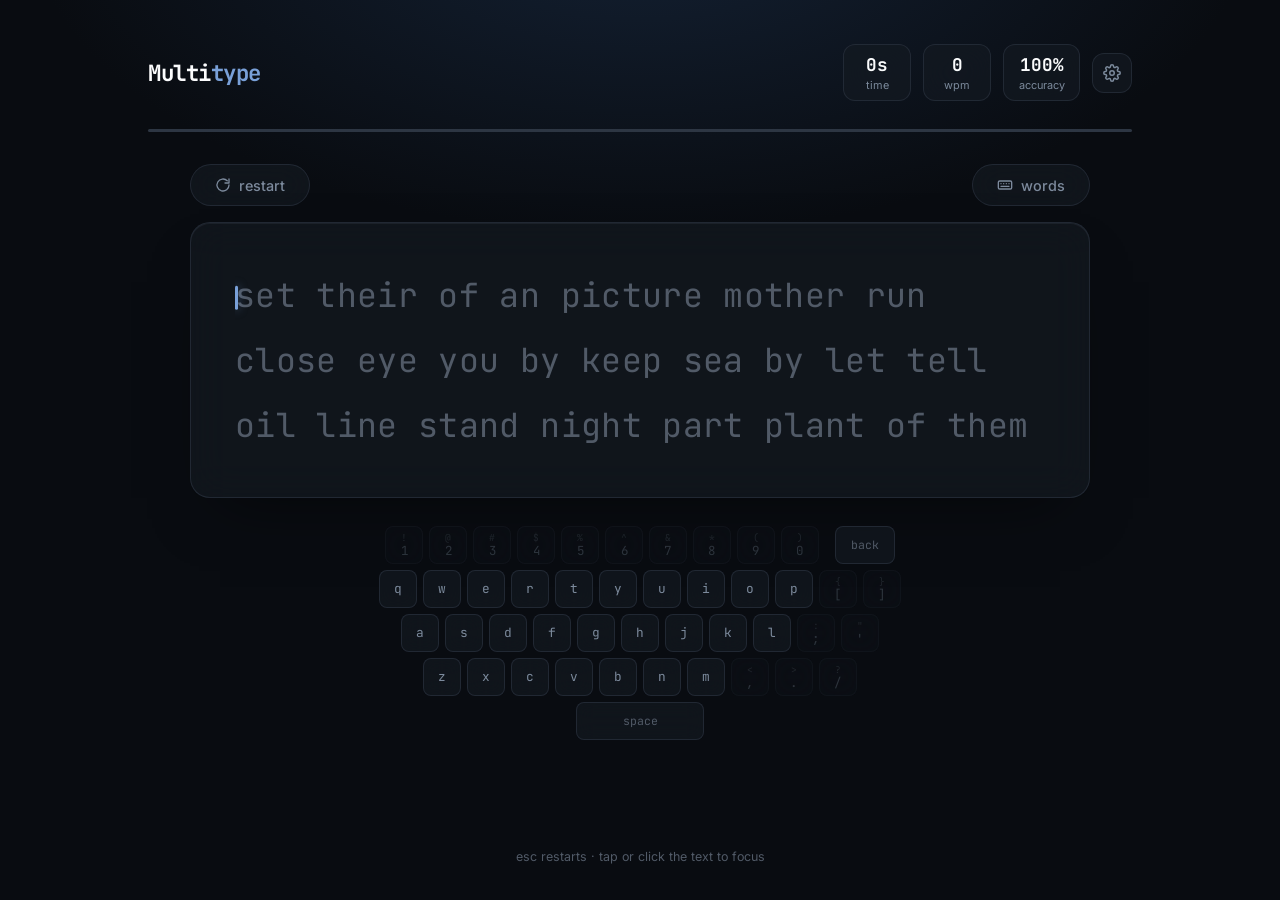
==== index.html @ bba23b8c "THinggg" ====
<!DOCTYPE html>
<html lang="en">
<head>
<meta charset="UTF-8" />
<meta name="viewport" content="width=device-width, initial-scale=1.0" />
<title>Multitype — a typing speed test</title>
<link rel="preconnect" href="https://fonts.googleapis.com">
<link rel="preconnect" href="https://fonts.gstatic.com" crossorigin>
<link href="https://fonts.googleapis.com/css2?family=Inter:wght@400;500;600;700;800&family=JetBrains+Mono:wght@400;700&family=Roboto+Mono:wght@400;700&family=Fira+Code:wght@400;700&family=Source+Code+Pro:wght@400;700&family=IBM+Plex+Mono:wght@400;700&family=Space+Mono:wght@400;700&family=Inconsolata:wght@400;700&family=Courier+Prime:wght@400;700&family=Roboto:wght@400;700&family=Lato:wght@400;700&display=swap" rel="stylesheet">
<link rel="stylesheet" href="styles.css" />
<link rel="icon" id="favicon" type="image/png" href="">
</head>
<body data-theme="blue">
<div class="app">

  <header class="topbar">
    <h1 class="logo">Multi<span class="logo-accent">type</span></h1>

    <div class="topbar-right">
      <div class="stats" id="statsRow">
        <div class="stat">
          <span class="stat-value" id="statTime">0s</span>
          <span class="stat-label">time</span>
        </div>
        <div class="stat">
          <span class="stat-value" id="statWpm">0</span>
          <span class="stat-label">wpm</span>
        </div>
        <div class="stat">
          <span class="stat-value" id="statAcc">100%</span>
          <span class="stat-label">accuracy</span>
        </div>
      </div>

      <div class="settings-wrap">
        <button class="icon-btn" id="settingsBtn" type="button" aria-label="settings" aria-haspopup="true" aria-expanded="false">
          <svg viewBox="0 0 24 24" fill="none" stroke="currentColor" stroke-width="2" stroke-linecap="round" stroke-linejoin="round">
            <path d="M12 15a3 3 0 1 0 0-6 3 3 0 0 0 0 6Z"/>
            <path d="M19.4 15a1.65 1.65 0 0 0 .33 1.82l.06.06a2 2 0 1 1-2.83 2.83l-.06-.06a1.65 1.65 0 0 0-1.82-.33 1.65 1.65 0 0 0-1 1.51V21a2 2 0 0 1-4 0v-.09A1.65 1.65 0 0 0 9 19.4a1.65 1.65 0 0 0-1.82.33l-.06.06a2 2 0 1 1-2.83-2.83l.06-.06a1.65 1.65 0 0 0 .33-1.82 1.65 1.65 0 0 0-1.51-1H3a2 2 0 0 1 0-4h.09A1.65 1.65 0 0 0 4.6 9a1.65 1.65 0 0 0-.33-1.82l-.06-.06a2 2 0 1 1 2.83-2.83l.06.06a1.65 1.65 0 0 0 1.82.33H9a1.65 1.65 0 0 0 1-1.51V3a2 2 0 0 1 4 0v.09a1.65 1.65 0 0 0 1 1.51 1.65 1.65 0 0 0 1.82-.33l.06-.06a2 2 0 1 1 2.83 2.83l-.06.06a1.65 1.65 0 0 0-.33 1.82V9a1.65 1.65 0 0 0 1.51 1H21a2 2 0 0 1 0 4h-.09a1.65 1.65 0 0 0-1.51 1Z"/>
          </svg>
        </button>

        <div class="settings-panel" id="settingsPanel" hidden>
          <div class="settings-row">
            <label for="themeSelect">theme</label>
            <select id="themeSelect">
              <option value="red">red</option>
              <option value="orange">orange</option>
              <option value="yellow">yellow</option>
              <option value="green">green</option>
              <option value="blue" selected>blue</option>
              <option value="purple">purple</option>
              <option value="black">black</option>
              <option value="white">white</option>
            </select>
          </div>

          <div class="settings-row">
            <label for="forgiveToggle">forgive mistakes</label>
            <label class="switch">
              <input type="checkbox" id="forgiveToggle" checked />
              <span class="switch-track"><span class="switch-thumb"></span></span>
            </label>
          </div>

          <div class="settings-row">
            <label for="effectsToggle">keystroke effects</label>
            <label class="switch">
              <input type="checkbox" id="effectsToggle" checked />
              <span class="switch-track"><span class="switch-thumb"></span></span>
            </label>
          </div>

          <div class="settings-row">
            <label for="fontSelect">font</label>
            <select id="fontSelect">
              <option value="'JetBrains Mono', monospace" selected>JetBrains Mono</option>
              <option value="'Roboto Mono', monospace">Roboto Mono</option>
              <option value="'Fira Code', monospace">Fira Code</option>
              <option value="'Source Code Pro', monospace">Source Code Pro</option>
              <option value="'IBM Plex Mono', monospace">IBM Plex Mono</option>
              <option value="'Space Mono', monospace">Space Mono</option>
              <option value="'Inconsolata', monospace">Inconsolata</option>
              <option value="'Courier Prime', monospace">Courier Prime</option>
              <option value="'Roboto', sans-serif">Roboto</option>
              <option value="'Lato', sans-serif">Lato</option>
            </select>
          </div>
        </div>
      </div>
    </div>
  </header>

  <div class="progress-track" id="progressTrack">
    <div class="progress-fill" id="progressFill"></div>
  </div>

  <main class="stage" id="stage">
    <div class="stage-toolbar">
      <button class="btn btn-ghost" id="restartBtn">
        <svg class="btn-icon" viewBox="0 0 24 24" fill="none" stroke="currentColor" stroke-width="2" stroke-linecap="round" stroke-linejoin="round">
          <path d="M21 12a9 9 0 1 1-2.64-6.36" />
          <polyline points="21 3 21 9 15 9" />
        </svg>
        restart
      </button>

      <div class="words-wrap">
        <button class="btn btn-ghost" id="wordsBtn" type="button" aria-haspopup="true" aria-expanded="false">
          <svg class="btn-icon" viewBox="0 0 24 24" fill="none" stroke="currentColor" stroke-width="2" stroke-linecap="round" stroke-linejoin="round">
            <rect x="2" y="6" width="20" height="12" rx="2" />
            <path d="M6 10h.01M10 10h.01M14 10h.01M18 10h.01M6 14h12" />
          </svg>
          words
        </button>

        <div class="settings-panel words-panel" id="wordsPanel" hidden>
          <div class="settings-row">
            <label for="layoutSelect">layout</label>
            <select id="layoutSelect">
              <option value="qwerty" selected>QWERTY</option>
              <option value="colemak">COLEMAK</option>
              <option value="dvorak">DVORAK</option>
              <option value="progdvorak">PROG. DVORAK</option>
              <option value="azerty">AZERTY</option>
              <option value="workman">WORKMAN</option>
              <option value="graphite">GRAPHITE</option>
              <option value="semimak">SEMIMAK</option>
              <option value="canary">CANARY</option>
              <option value="asset">ASSET</option>
              <option value="halmak">HALMAK</option>
            </select>
          </div>

          <div class="settings-divider"></div>

          <div class="settings-row">
            <label for="wordCountInput">word count</label>
            <input type="number" id="wordCountInput" class="word-count-input" min="10" max="1000" step="1" value="45" />
          </div>

          <div class="settings-divider"></div>

          <div class="settings-row">
            <label for="rowTop">top row</label>
            <label class="switch">
              <input type="checkbox" id="rowTop" checked />
              <span class="switch-track"><span class="switch-thumb"></span></span>
            </label>
          </div>

          <div class="settings-row">
            <label for="rowHome">home row</label>
            <label class="switch">
              <input type="checkbox" id="rowHome" checked />
              <span class="switch-track"><span class="switch-thumb"></span></span>
            </label>
          </div>

          <div class="settings-row">
            <label for="rowBottom">bottom row</label>
            <label class="switch">
              <input type="checkbox" id="rowBottom" checked />
              <span class="switch-track"><span class="switch-thumb"></span></span>
            </label>
          </div>

          <div class="settings-divider"></div>

          <div class="settings-row">
            <label for="specialToggle">special characters</label>
            <label class="switch">
              <input type="checkbox" id="specialToggle" />
              <span class="switch-track"><span class="switch-thumb"></span></span>
            </label>
          </div>
        </div>
      </div>
    </div>
    <div class="type-panel">
      <div class="passage-viewport" id="passageViewport">
        <div class="passage-inner" id="passageInner">
          <!-- word/char spans injected by script.js -->
          <div class="caret" id="caret"></div>
        </div>
      </div>
    </div>

    <div class="keyboard-visual" id="keyboardVisual" aria-hidden="true">
      <!-- keyboard rows injected by script.js -->
    </div>
  </main>

  <section class="results" id="results" hidden>
    <div class="result-primary">
      <span class="result-number" id="resultWpm">0</span>
      <span class="result-unit">wpm</span>
    </div>
    <div class="result-secondary">
      <div class="result-item">
        <span class="result-item-value" id="resultAcc">100%</span>
        <span class="result-item-label">accuracy</span>
      </div>
      <div class="result-item">
        <span class="result-item-value" id="resultTime">0s</span>
        <span class="result-item-label">time</span>
      </div>
      <div class="result-item">
        <span class="result-item-value" id="resultChars">0/0</span>
        <span class="result-item-label">correct characters</span>
      </div>
    </div>
    <button class="btn btn-primary" id="restartFromResults">try again</button>
  </section>

  <footer class="footer">
    <span class="footer-note"><span class="hint-keyboard">esc restarts · </span>tap or click the text to focus</span>
  </footer>

  <input type="text" id="hiddenInput" class="hidden-input" autocomplete="off" autocorrect="off" autocapitalize="off" spellcheck="false" aria-label="typing input" />

</div>

<script src="script.js"></script>
</body>
</html>
---- styles.css ----
/* ---------------------------------------------------
   Multitype — themeable monochromatic palettes
   each theme shares one hue; only lightness/saturation
   vary within it — except the semantic red for mistakes,
   which stays constant across every theme.
--------------------------------------------------- */

:root {
  --font-ui:   'Inter', system-ui, sans-serif;
  --font-mono: 'JetBrains Mono', monospace;

  --error:     0 78% 62%;
}

/* ---- theme: red ---- */
body[data-theme="red"] {
  --bg:        hsl(355 32% 6%);
  --bg-glow:   hsl(355 45% 15%);
  --surface:   hsl(355 26% 12% / 0.65);
  --surface-solid: hsl(355 24% 11%);
  --line:      hsl(355 20% 23%);
  --line-soft: hsl(355 20% 23% / 0.6);
  --muted:     hsl(355 12% 37%);
  --dim:       hsl(355 14% 56%);
  --ink:       hsl(355 15% 88%);
  --bright:    hsl(355 40% 99%);
  --accent:    hsl(355 70% 62%);
  --accent-glow: hsl(355 70% 62% / 0.55);
  --panel-highlight: hsl(355 40% 90% / 0.06);
}

/* ---- theme: orange ---- */
body[data-theme="orange"] {
  --bg:        hsl(28 32% 6%);
  --bg-glow:   hsl(28 55% 15%);
  --surface:   hsl(28 26% 12% / 0.65);
  --surface-solid: hsl(28 24% 11%);
  --line:      hsl(28 20% 23%);
  --line-soft: hsl(28 20% 23% / 0.6);
  --muted:     hsl(28 12% 37%);
  --dim:       hsl(28 14% 56%);
  --ink:       hsl(28 15% 88%);
  --bright:    hsl(28 45% 99%);
  --accent:    hsl(28 75% 62%);
  --accent-glow: hsl(28 75% 62% / 0.55);
  --panel-highlight: hsl(28 40% 90% / 0.06);
}

/* ---- theme: yellow ---- */
body[data-theme="yellow"] {
  --bg:        hsl(50 30% 6%);
  --bg-glow:   hsl(50 55% 15%);
  --surface:   hsl(50 24% 12% / 0.65);
  --surface-solid: hsl(50 22% 11%);
  --line:      hsl(50 18% 23%);
  --line-soft: hsl(50 18% 23% / 0.6);
  --muted:     hsl(50 12% 37%);
  --dim:       hsl(50 14% 56%);
  --ink:       hsl(50 15% 88%);
  --bright:    hsl(50 45% 99%);
  --accent:    hsl(50 80% 60%);
  --accent-glow: hsl(50 80% 60% / 0.55);
  --panel-highlight: hsl(50 40% 90% / 0.06);
}

/* ---- theme: green ---- */
body[data-theme="green"] {
  --bg:        hsl(150 30% 5%);
  --bg-glow:   hsl(150 45% 14%);
  --surface:   hsl(150 24% 11% / 0.65);
  --surface-solid: hsl(150 22% 10%);
  --line:      hsl(150 18% 22%);
  --line-soft: hsl(150 18% 22% / 0.6);
  --muted:     hsl(150 12% 36%);
  --dim:       hsl(150 14% 55%);
  --ink:       hsl(150 15% 88%);
  --bright:    hsl(150 35% 99%);
  --accent:    hsl(150 55% 60%);
  --accent-glow: hsl(150 55% 60% / 0.55);
  --panel-highlight: hsl(150 40% 90% / 0.06);
}

/* ---- theme: blue (default) ---- */
body[data-theme="blue"] {
  --bg:        hsl(215 32% 5%);
  --bg-glow:   hsl(215 45% 14%);
  --surface:   hsl(215 26% 11% / 0.65);
  --surface-solid: hsl(215 24% 10%);
  --line:      hsl(215 20% 22%);
  --line-soft: hsl(215 20% 22% / 0.6);
  --muted:     hsl(215 12% 36%);
  --dim:       hsl(215 14% 55%);
  --ink:       hsl(215 15% 88%);
  --bright:    hsl(215 40% 99%);
  --accent:    hsl(215 55% 66%);
  --accent-glow: hsl(215 55% 66% / 0.55);
  --panel-highlight: hsl(215 40% 90% / 0.06);
}

/* ---- theme: purple ---- */
body[data-theme="purple"] {
  --bg:        hsl(265 32% 6%);
  --bg-glow:   hsl(265 45% 15%);
  --surface:   hsl(265 26% 12% / 0.65);
  --surface-solid: hsl(265 24% 11%);
  --line:      hsl(265 20% 23%);
  --line-soft: hsl(265 20% 23% / 0.6);
  --muted:     hsl(265 12% 37%);
  --dim:       hsl(265 14% 56%);
  --ink:       hsl(265 15% 88%);
  --bright:    hsl(265 40% 99%);
  --accent:    hsl(265 60% 70%);
  --accent-glow: hsl(265 60% 70% / 0.55);
  --panel-highlight: hsl(265 40% 90% / 0.06);
}

/* ---- theme: black (true neutral grayscale) ---- */
body[data-theme="black"] {
  --bg:        hsl(0 0% 5%);
  --bg-glow:   hsl(0 0% 18%);
  --surface:   hsl(0 0% 12% / 0.65);
  --surface-solid: hsl(0 0% 11%);
  --line:      hsl(0 0% 25%);
  --line-soft: hsl(0 0% 25% / 0.6);
  --muted:     hsl(0 0% 38%);
  --dim:       hsl(0 0% 58%);
  --ink:       hsl(0 0% 90%);
  --bright:    hsl(0 0% 100%);
  --accent:    hsl(0 0% 72%);
  --accent-glow: hsl(0 0% 72% / 0.45);
  --panel-highlight: hsl(0 0% 100% / 0.06);
}

/* ---- theme: white (light mode) ---- */
body[data-theme="white"] {
  --bg:        hsl(215 30% 97%);
  --bg-glow:   hsl(215 60% 90%);
  --surface:   hsl(0 0% 100% / 0.6);
  --surface-solid: hsl(210 25% 99%);
  --line:      hsl(215 15% 82%);
  --line-soft: hsl(215 15% 82% / 0.7);
  --muted:     hsl(215 10% 62%);
  --dim:       hsl(215 12% 42%);
  --ink:       hsl(215 20% 18%);
  --bright:    hsl(215 35% 8%);
  --accent:    hsl(215 65% 48%);
  --accent-glow: hsl(215 65% 48% / 0.30);
  --panel-highlight: hsl(0 0% 100% / 0.8);
}

* { box-sizing: border-box; }

/* the hidden attribute must always win over any authored display
   rule, or JS toggling `.hidden` silently does nothing */
[hidden] { display: none !important; }

/* stops mobile browsers (iOS in landscape especially) from
   inflating text sizes on their own */
html {
  -webkit-text-size-adjust: 100%;
  text-size-adjust: 100%;
}

body {
  margin: 0;
  background:
    radial-gradient(80% 60% at 50% -10%, var(--bg-glow) 0%, transparent 60%),
    var(--bg);
  color: var(--ink);
  font-family: var(--font-ui);
  -webkit-font-smoothing: antialiased;
  transition: background 200ms ease, color 200ms ease;
}

.app {
  min-height: 100vh;
  min-height: 100dvh; /* accounts for mobile browser toolbars */
  display: flex;
  flex-direction: column;
  max-width: 1040px;
  margin: 0 auto;
  padding: 2.75rem 1.75rem 2.25rem;
}

/* ---------------- topbar ---------------- */

.topbar {
  /* positioned so that on small screens the settings panel can
     anchor to this full-width bar instead of the small gear button */
  position: relative;
  display: flex;
  align-items: center;
  justify-content: space-between;
  gap: 1.5rem;
  flex-wrap: wrap;
}

.logo {
  font-family: var(--font-mono);
  font-size: 1.4rem;
  font-weight: 700;
  color: var(--bright);
  margin: 0;
  letter-spacing: -0.02em;
}

.logo-accent {
  color: var(--accent);
}

.topbar-right {
  display: flex;
  align-items: center;
  gap: 0.75rem;
  flex-wrap: wrap;
}

.stats {
  display: flex;
  gap: 0.75rem;
  transition: opacity 200ms ease, transform 200ms ease;
}

.stat {
  display: flex;
  flex-direction: column;
  align-items: center;
  min-width: 4.25rem;
  padding: 0.5rem 0.9rem;
  background: var(--surface);
  border: 1px solid var(--line-soft);
  border-radius: 12px;
  backdrop-filter: blur(16px);
}

.stat-value {
  font-family: var(--font-mono);
  font-size: 1.1rem;
  font-weight: 700;
  color: var(--bright);
  font-variant-numeric: tabular-nums;
}

.stat-label {
  font-size: 0.68rem;
  color: var(--dim);
  margin-top: 0.15rem;
}

/* ---------------- settings ---------------- */

.settings-wrap {
  position: relative;
}

.icon-btn {
  display: inline-flex;
  align-items: center;
  justify-content: center;
  width: 2.5rem;
  height: 2.5rem;
  padding: 0;
  border-radius: 12px;
  background: var(--surface);
  border: 1px solid var(--line-soft);
  color: var(--dim);
  cursor: pointer;
  backdrop-filter: blur(16px);
  transition: color 150ms ease, border-color 150ms ease, transform 250ms ease;
}

.icon-btn svg {
  width: 18px;
  height: 18px;
}

.icon-btn:hover {
  color: var(--bright);
  border-color: var(--accent);
}

.icon-btn[aria-expanded="true"] {
  color: var(--bright);
  border-color: var(--accent);
  transform: rotate(45deg);
}

.settings-panel {
  position: absolute;
  top: calc(100% + 0.6rem);
  right: 0;
  width: 240px;
  background: var(--surface-solid);
  border: 1px solid var(--line-soft);
  border-radius: 14px;
  padding: 1rem;
  display: flex;
  flex-direction: column;
  gap: 1rem;
  box-shadow: 0 20px 40px -18px rgba(0, 0, 0, 0.55);
  z-index: 30;
  animation: panelReveal 150ms ease;
}

@keyframes panelReveal {
  from { opacity: 0; transform: translateY(-6px); }
  to   { opacity: 1; transform: translateY(0); }
}

.settings-row {
  display: flex;
  align-items: center;
  justify-content: space-between;
  gap: 0.75rem;
}

.settings-row > label:first-child {
  font-size: 0.8rem;
  color: var(--dim);
}

.settings-row select {
  background: var(--surface);
  border: 1px solid var(--line-soft);
  color: var(--ink);
  border-radius: 8px;
  padding: 0.35rem 0.5rem;
  font-size: 0.8rem;
  font-family: var(--font-ui);
  cursor: pointer;
  max-width: 140px;
}

.settings-row select:focus-visible {
  outline: 2px solid var(--accent);
  outline-offset: 1px;
}

.settings-row input[type="number"] {
  background: var(--surface);
  border: 1px solid var(--line-soft);
  color: var(--ink);
  border-radius: 8px;
  padding: 0.35rem 0.5rem;
  font-size: 0.8rem;
  font-family: var(--font-ui);
  width: 4.5rem;
  text-align: left;
}

.settings-row input[type="number"]:focus-visible {
  outline: 2px solid var(--accent);
  outline-offset: 1px;
}

/* toggle switch */

.switch {
  position: relative;
  display: inline-block;
  width: 38px;
  height: 22px;
  cursor: pointer;
  flex-shrink: 0;
}

.switch input {
  opacity: 0;
  width: 0;
  height: 0;
  position: absolute;
}

.switch-track {
  position: absolute;
  inset: 0;
  background: var(--line);
  border-radius: 999px;
  transition: background 150ms ease;
}

.switch-thumb {
  position: absolute;
  top: 2px;
  left: 2px;
  width: 18px;
  height: 18px;
  background: var(--dim);
  border-radius: 50%;
  transition: transform 150ms ease, background 150ms ease;
}

.switch input:checked + .switch-track {
  background: var(--accent);
}

.switch input:checked + .switch-track .switch-thumb {
  transform: translateX(16px);
  background: var(--bright);
}

.switch input:focus-visible + .switch-track {
  outline: 2px solid var(--accent);
  outline-offset: 2px;
}

/* ---------------- progress ---------------- */

.progress-track {
  height: 3px;
  background: var(--line);
  border-radius: 3px;
  margin: 1.75rem 0 0;
  overflow: hidden;
  transition: opacity 200ms ease;
}

.progress-fill {
  height: 100%;
  width: 0%;
  background: var(--accent);
  box-shadow: 0 0 12px var(--accent-glow);
  transition: width 120ms linear;
}

/* ---------------- stage ---------------- */

.stage {
  flex: 1;
  display: flex;
  flex-direction: column;
  align-items: center;
  justify-content: flex-start;
  padding: 2rem 0 2.5rem;
}

.stage-toolbar {
  /* positioned so that on small screens the words panel can anchor
     to this full-width bar instead of the small "words" button */
  position: relative;
  width: 100%;
  max-width: 900px;
  display: flex;
  justify-content: space-between;
  margin-bottom: 1rem;
}

.words-wrap {
  position: relative;
}

.words-panel {
  width: 220px;
  left: auto;
  right: 0;
}

.settings-divider {
  height: 1px;
  background: var(--line);
  margin: -0.15rem 0;
}

.type-panel {
  width: 100%;
  max-width: 900px;
  background: var(--surface);
  border: 1px solid var(--line-soft);
  border-radius: 20px;
  padding: 2.5rem 2.75rem;
  backdrop-filter: blur(20px);
  box-shadow:
    0 30px 60px -30px rgba(0, 0, 0, 0.55),
    inset 0 1px 0 var(--panel-highlight);
}

.passage-viewport {
  position: relative;
  overflow: hidden;
}

.passage-inner {
  position: relative;
  will-change: transform;
  transition: transform 180ms ease;
  font-family: var(--font-mono);
  font-size: clamp(1.5rem, 2.6vw, 2.15rem);
  line-height: 1.95;
  letter-spacing: 0.01em;
}

.passage-inner .word {
  white-space: nowrap;
}

.passage-inner .char {
  position: relative;
  white-space: pre;
  border-radius: 3px;
  color: var(--muted);
}

.passage-inner .char.is-space {
  /* must allow a line-break opportunity here, or the whole
     passage runs on as one unbroken line and overflows */
  white-space: normal;
}

.passage-inner .char.correct {
  color: var(--bright);
}

.passage-inner .char.incorrect {
  color: hsl(var(--error));
  background: hsl(var(--error) / 0.14);
}

.passage-inner .char.incorrect.is-space {
  text-decoration: underline;
  text-decoration-color: hsl(var(--error));
  text-decoration-thickness: 2px;
}

.passage-inner .char.flash::before {
  content: '';
  position: absolute;
  inset: -0.7em;
  border-radius: 50%;
  /* a soft radial "light source" rather than a flat tint — this is
     what gets additively (screen) blended against the passage, so
     overlapping glows brighten each other instead of just stacking
     flat color on top of one another */
  background: radial-gradient(circle, var(--accent-glow) 0%, transparent 72%);
  mix-blend-mode: plus-lighter;
  opacity: 0;
  transform: scale(0.4);
  pointer-events: none;
  animation: charGlowPulse 420ms ease-out;
}

@keyframes charGlowPulse {
  0% {
    opacity: 0;
    transform: scale(0.35);
  }
  30% {
    opacity: var(--glow-opacity, 0.6);
    transform: scale(calc(0.85 * var(--glow-scale, 1)));
  }
  100% {
    opacity: 0;
    transform: scale(calc(1.6 * var(--glow-scale, 1)));
  }
}

.char-particle {
  position: absolute;
  width: 3.5px;
  height: 3.5px;
  border-radius: 50%;
  background: var(--bright);
  box-shadow: 0 0 5px 1px var(--accent-glow);
  mix-blend-mode: plus-lighter;
  pointer-events: none;
  transform: translate(-50%, -50%);
  animation: particleBurst 480ms ease-out forwards;
}

@keyframes particleBurst {
  0% {
    opacity: var(--particle-opacity, 0.75);
    transform: translate(-50%, -50%) translate(0, 0) scale(1);
  }
  100% {
    opacity: 0;
    transform: translate(-50%, -50%) translate(var(--dx), var(--dy)) scale(0.25);
  }
}

.caret {
  position: absolute;
  top: 0;
  left: 0;
  width: 2.5px;
  height: 1.5rem;
  background: var(--accent);
  border-radius: 2px;
  box-shadow: 0 0 10px var(--accent-glow);
  animation: blink 1s step-end infinite;
  transform: translateY(0.32em);
  pointer-events: none;
  transition: left 100ms ease, top 100ms ease;
}

.caret.no-transition {
  transition: none;
}

@keyframes blink {
  0%, 100% { opacity: 1; }
  50% { opacity: 0; }
}

.hidden-input {
  position: fixed;
  top: 0;
  left: 0;
  width: 1px;
  height: 1px;
  padding: 0;
  opacity: 0;
  border: none;
  background: transparent;
  font-size: 16px;      /* stops iOS Safari from zooming in on focus */
  pointer-events: none; /* never receives taps/clicks itself; focus is set from script.js */
}

/* ---------------- keyboard visual ---------------- */

.keyboard-visual {
  width: 100%;
  max-width: 720px;
  display: flex;
  flex-direction: column;
  align-items: center;
  gap: 0.4rem;
  margin-top: 1.75rem;
}

.kb-row {
  display: flex;
  flex-wrap: wrap;       /* safety net for narrow widths */
  justify-content: center;
  gap: 0.4rem;
  transition: opacity 200ms ease;
}

.kb-row-space {
  justify-content: center;
}

.kb-key {
  display: flex;
  align-items: center;
  justify-content: center;
  min-width: 2.35rem;
  height: 2.35rem;
  padding: 0 0.3rem;
  background: var(--surface);
  border: 1px solid var(--line-soft);
  border-radius: 8px;
  color: var(--dim);
  font-family: var(--font-mono);
  font-size: 0.8rem;
  line-height: 1;
  backdrop-filter: blur(10px);
  transition: background 90ms ease, color 90ms ease, border-color 90ms ease, transform 90ms ease, box-shadow 90ms ease, opacity 200ms ease;
}

.kb-key.kb-key-disabled {
  opacity: 0.32;
}

/* keys that carry two printable characters (a shifted symbol above
   the unshifted one, e.g. the number row or punctuation keys) stack
   them vertically instead of showing a single centered glyph */
.kb-key.kb-key-dual {
  flex-direction: column;
  align-items: center;
  justify-content: center;
  gap: 1px;
  padding: 0.25rem 0.3rem;
  line-height: 1.05;
}

.kb-key-shift {
  font-size: 0.6rem;
  color: var(--muted);
  transition: color 90ms ease;
}

.kb-key-main {
  font-size: 0.78rem;
  color: inherit;
}

.kb-key.active .kb-key-shift,
.kb-key.active .kb-key-main {
  color: var(--bg);
}

.kb-key.kb-wide {
  min-width: 8rem;
  font-size: 0.72rem;
  color: var(--muted);
}

.kb-key.kb-backspace {
  margin-left: 0.6rem;
  min-width: 3.75rem;
  font-size: 0.72rem;
  color: var(--muted);
}

.kb-key.active {
  background: var(--accent);
  border-color: var(--accent);
  color: var(--bg);
  transform: translateY(1px);
  box-shadow: 0 0 14px var(--accent-glow);
}

@media (max-width: 640px) {
  .keyboard-visual { display: none; }
}

@media (prefers-reduced-motion: reduce) {
  .kb-key { transition: none; }
}

/* ---------------- results ---------------- */

.results {
  flex: 1;
  display: flex;
  flex-direction: column;
  align-items: center;
  justify-content: flex-start;
  padding: 2rem 0 2.5rem;
  animation: reveal 420ms cubic-bezier(0.16, 1, 0.3, 1) both;
}

@keyframes reveal {
  from { opacity: 0; transform: translateY(36px); }
  to   { opacity: 1; transform: translateY(0); }
}

.result-primary {
  display: flex;
  align-items: baseline;
  gap: 0.6rem;
}

.result-number {
  font-family: var(--font-mono);
  font-size: clamp(3.75rem, 11vw, 6.5rem);
  font-weight: 700;
  color: var(--bright);
  line-height: 1;
  font-variant-numeric: tabular-nums;
}

.result-unit {
  font-size: 1.15rem;
  color: var(--dim);
}

.result-secondary {
  display: flex;
  gap: 2.5rem;
  margin-top: 2rem;
}

.result-item {
  display: flex;
  flex-direction: column;
  align-items: center;
  gap: 0.3rem;
  padding: 0 1.5rem;
  border-left: 1px solid var(--line);
}

.result-item:first-child { border-left: none; }

.result-item-value {
  font-family: var(--font-mono);
  font-size: 1.2rem;
  font-weight: 600;
  color: var(--ink);
  font-variant-numeric: tabular-nums;
}

.result-item-label {
  font-size: 0.72rem;
  color: var(--dim);
}

/* ---------------- buttons ---------------- */

.btn {
  display: inline-flex;
  align-items: center;
  gap: 0.5rem;
  font-family: var(--font-ui);
  font-size: 0.9rem;
  font-weight: 500;
  padding: 0.7rem 1.5rem;
  border-radius: 999px;
  cursor: pointer;
  transition: border-color 150ms ease, color 150ms ease, background 150ms ease, transform 150ms ease;
}

.btn-icon {
  width: 16px;
  height: 16px;
}

.btn-ghost {
  background: var(--surface);
  border: 1px solid var(--line-soft);
  color: var(--dim);
  backdrop-filter: blur(16px);
}

.btn-ghost:hover {
  border-color: var(--accent);
  color: var(--bright);
  transform: translateY(-1px);
}

.btn-primary {
  margin-top: 2.5rem;
  background: var(--bright);
  border: 1px solid var(--bright);
  color: var(--bg);
  font-weight: 600;
}

.btn-primary:hover {
  transform: translateY(-1px);
  box-shadow: 0 8px 24px var(--accent-glow);
}

.btn:focus-visible,
.hidden-input:focus-visible {
  outline: 2px solid var(--accent);
  outline-offset: 2px;
}

/* ---------------- footer ---------------- */

.footer {
  display: flex;
  align-items: center;
  justify-content: center;
  gap: 1.25rem;
  padding-top: 1.75rem;
}

.footer-note {
  font-size: 0.78rem;
  color: var(--muted);
}

/* ---------------- Safari backdrop-filter prefixes ---------------- */

.stat,
.icon-btn,
.btn-ghost { -webkit-backdrop-filter: blur(16px); }

.type-panel { -webkit-backdrop-filter: blur(20px); }

.kb-key { -webkit-backdrop-filter: blur(10px); }

/* ---------------- responsive ---------------- */

@media (max-width: 640px) {
  .app { padding: 2rem 1.1rem 1.75rem; }

  .topbar {
    flex-direction: column;
    align-items: center;
    text-align: center;
  }

  .topbar-right {
    justify-content: center;
  }

  /* anchor panels to the full-width bar (not the small button) so
     they can never hang off the edge of the screen */
  .settings-wrap,
  .words-wrap {
    position: static;
  }

  .settings-panel,
  .words-panel {
    left: 0;
    right: 0;
    width: auto;
    max-width: 340px;
    margin: 0 auto;
  }

  .type-panel {
    padding: 1.75rem 1.25rem;
    border-radius: 16px;
  }

  /* keeps the longest words from overflowing on ~320px screens */
  .passage-inner {
    font-size: clamp(1.1rem, 5.2vw, 1.5rem);
  }

  .result-secondary {
    flex-wrap: wrap;
    justify-content: center;
    gap: 1rem 0;
  }

  .result-item { padding: 0 0.9rem; }

  .footer { flex-direction: column; gap: 0.6rem; }
}

/* touch devices (phones and tablets) */
@media (pointer: coarse) {
  /* iOS zooms into any field with text smaller than 16px on focus */
  .settings-row select,
  .settings-row input[type="number"] {
    font-size: 16px;
  }

  /* no physical keys to mirror */
  .keyboard-visual { display: none; }
}

/* devices without hover have no Esc key either */
@media (hover: none) {
  .hint-keyboard { display: none; }
}

/* ---------------- reduced motion ---------------- */

@media (prefers-reduced-motion: reduce) {
  .caret { animation: none; transition: none; }
  .results { animation: none; }
  .progress-fill { transition: none; }
  .passage-inner { transition: none; }
  .btn { transition: none; }
  .icon-btn { transition: none; }
  .char.flash::before { animation: none; opacity: 0; }
  .char-particle { display: none; }
  body { transition: none; }
}
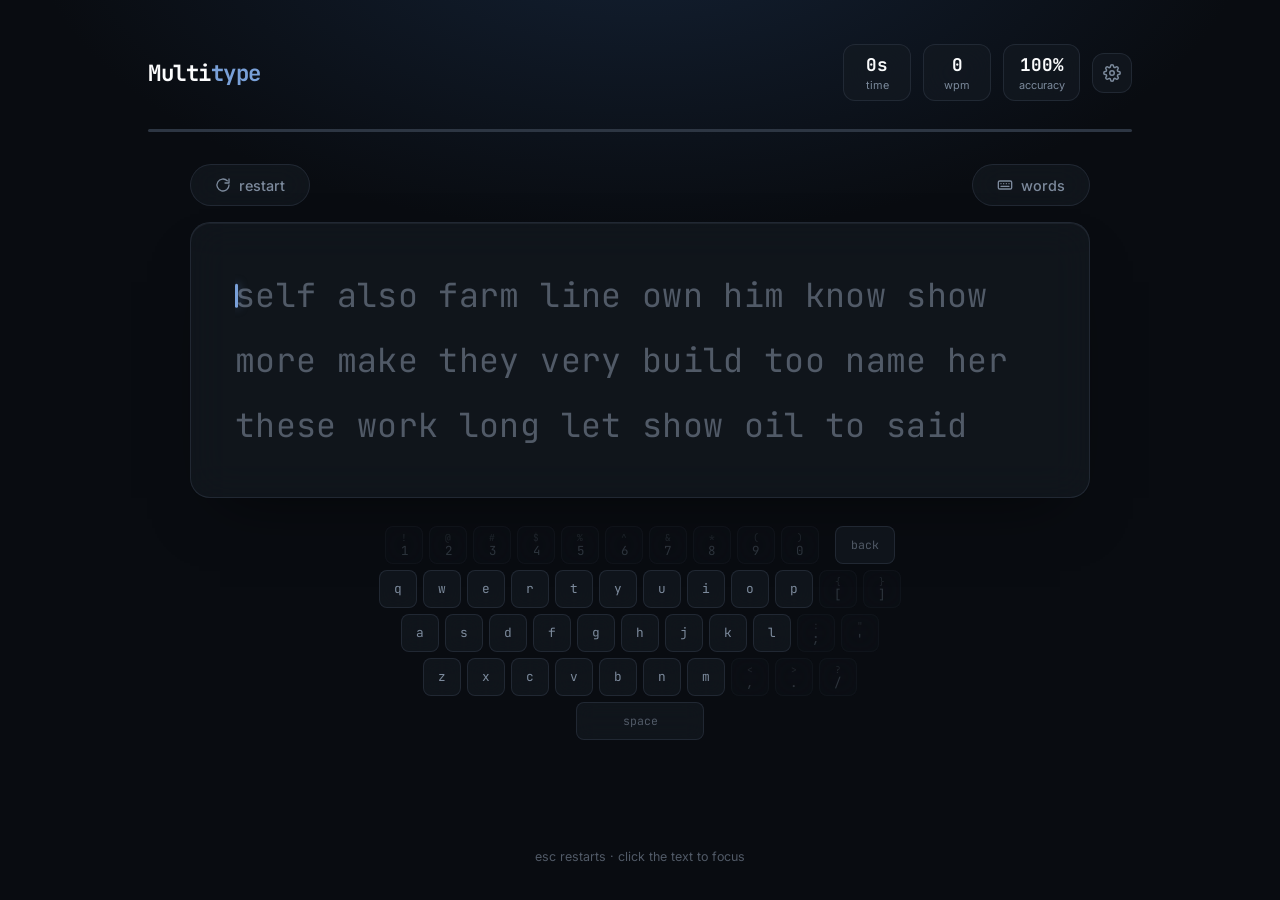
==== commit 879c6546: "Rename main.html to index.html" ====
--- a/index.html
+++ b/index.html
@@ -11,6 +11,7 @@
 <link rel="icon" id="favicon" type="image/png" href="">
 </head>
 <body data-theme="blue">
+
 <div class="app">
 
   <header class="topbar">
@@ -214,7 +215,7 @@
   </section>
 
   <footer class="footer">
-    <span class="footer-note"><span class="hint-keyboard">esc restarts · </span>tap or click the text to focus</span>
+    <span class="footer-note">esc restarts · click the text to focus</span>
   </footer>
 
   <input type="text" id="hiddenInput" class="hidden-input" autocomplete="off" autocorrect="off" autocapitalize="off" spellcheck="false" aria-label="typing input" />
@@ -223,4 +224,4 @@
 
 <script src="script.js"></script>
 </body>
-</html>+</html>
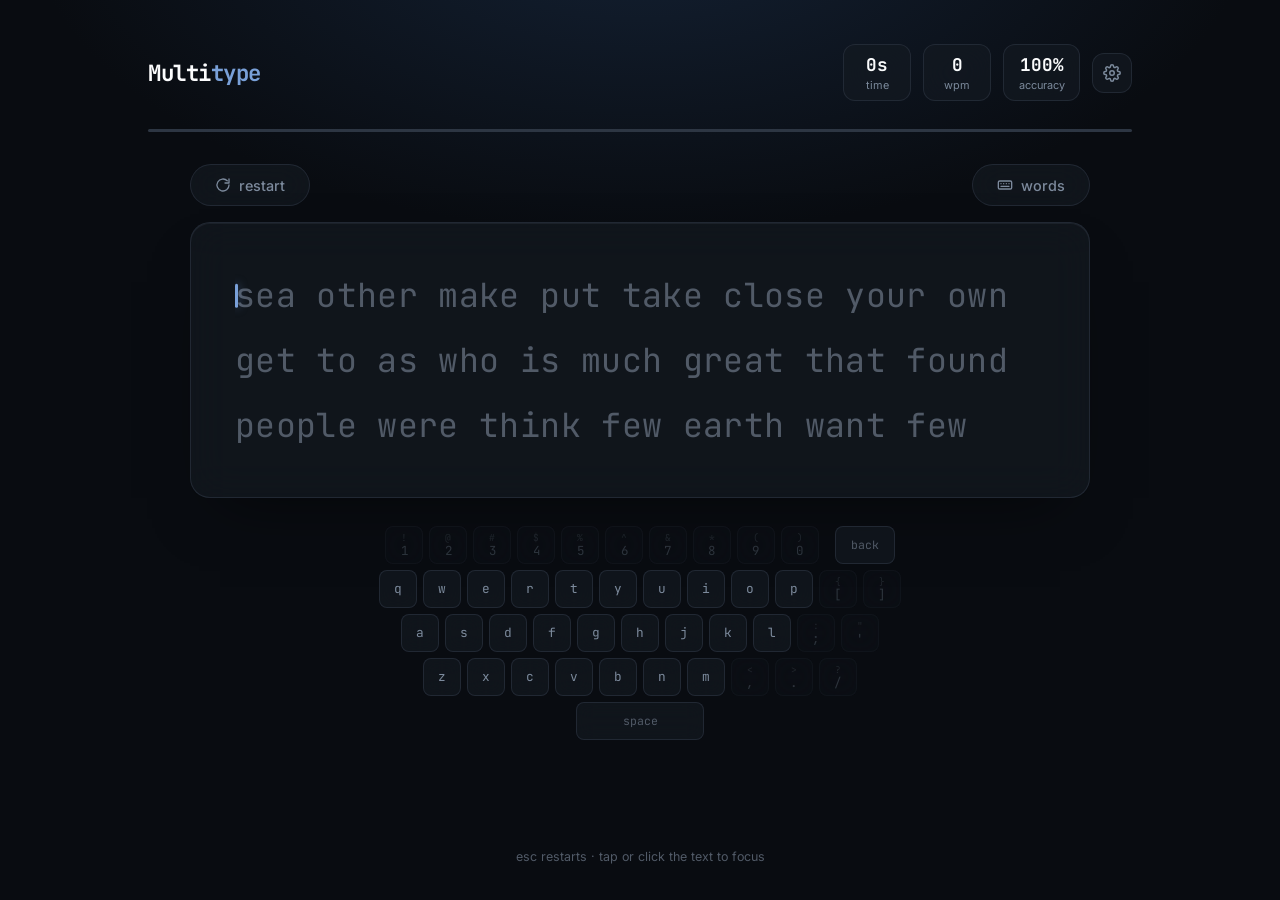
==== commit cfe4ea69: "Merge branch 'main' of https://github.com/gecko45812/Keyboard-Layout-Learn" ====
--- a/index.html
+++ b/index.html
@@ -11,7 +11,6 @@
 <link rel="icon" id="favicon" type="image/png" href="">
 </head>
 <body data-theme="blue">
-
 <div class="app">
 
   <header class="topbar">
@@ -215,7 +214,7 @@
   </section>
 
   <footer class="footer">
-    <span class="footer-note">esc restarts · click the text to focus</span>
+    <span class="footer-note"><span class="hint-keyboard">esc restarts · </span>tap or click the text to focus</span>
   </footer>
 
   <input type="text" id="hiddenInput" class="hidden-input" autocomplete="off" autocorrect="off" autocapitalize="off" spellcheck="false" aria-label="typing input" />
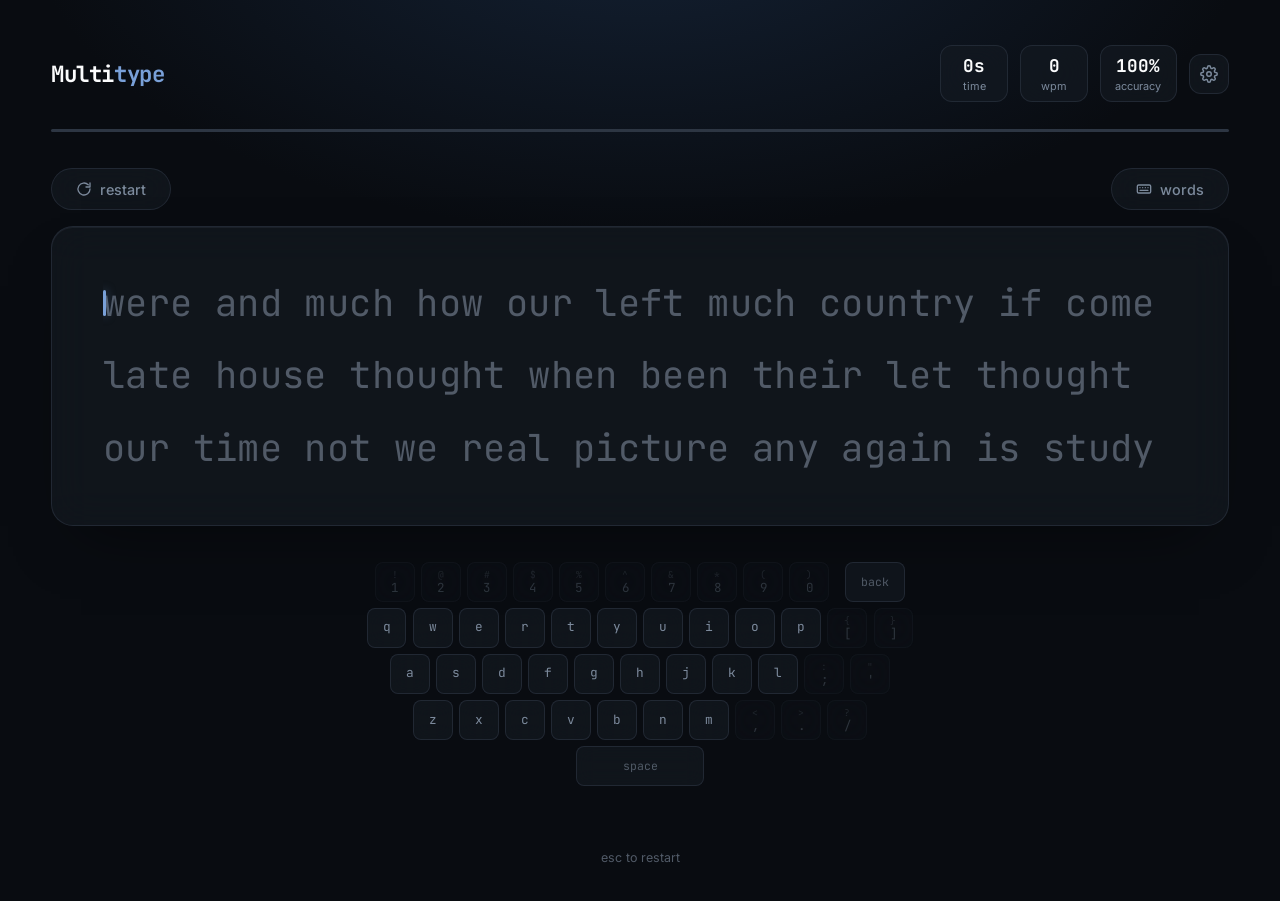
==== commit 80ac311b: "M not a" ====
--- a/index.html
+++ b/index.html
@@ -3,12 +3,12 @@
 <head>
 <meta charset="UTF-8" />
 <meta name="viewport" content="width=device-width, initial-scale=1.0" />
-<title>Multitype — a typing speed test</title>
+<title>Multitype</title>
 <link rel="preconnect" href="https://fonts.googleapis.com">
 <link rel="preconnect" href="https://fonts.gstatic.com" crossorigin>
 <link href="https://fonts.googleapis.com/css2?family=Inter:wght@400;500;600;700;800&family=JetBrains+Mono:wght@400;700&family=Roboto+Mono:wght@400;700&family=Fira+Code:wght@400;700&family=Source+Code+Pro:wght@400;700&family=IBM+Plex+Mono:wght@400;700&family=Space+Mono:wght@400;700&family=Inconsolata:wght@400;700&family=Courier+Prime:wght@400;700&family=Roboto:wght@400;700&family=Lato:wght@400;700&display=swap" rel="stylesheet">
 <link rel="stylesheet" href="styles.css" />
-<link rel="icon" id="favicon" type="image/png" href="">
+<link rel="icon" id="favicon" type="image/png" href="[data-uri]">
 </head>
 <body data-theme="blue">
 <div class="app">
@@ -214,7 +214,7 @@
   </section>
 
   <footer class="footer">
-    <span class="footer-note"><span class="hint-keyboard">esc restarts · </span>tap or click the text to focus</span>
+    <span class="footer-note"><span class="hint-keyboard">esc to restart</span></span>
   </footer>
 
   <input type="text" id="hiddenInput" class="hidden-input" autocomplete="off" autocorrect="off" autocapitalize="off" spellcheck="false" aria-label="typing input" />
@@ -223,4 +223,4 @@
 
 <script src="script.js"></script>
 </body>
-</html>
+</html>
--- a/styles.css
+++ b/styles.css
@@ -172,14 +172,18 @@
   transition: background 200ms ease, color 200ms ease;
 }
 
+/* the app scales with the window: it takes most of the width on
+   any screen, but is capped (and padded) so there is always
+   breathing room around it on large displays */
 .app {
   min-height: 100vh;
   min-height: 100dvh; /* accounts for mobile browser toolbars */
   display: flex;
   flex-direction: column;
-  max-width: 1040px;
+  width: 100%;
+  max-width: 1360px;
   margin: 0 auto;
-  padding: 2.75rem 1.75rem 2.25rem;
+  padding: clamp(1.75rem, 5vh, 3.25rem) clamp(1.25rem, 4vw, 3.5rem) clamp(1.5rem, 4vh, 2.5rem);
 }
 
 /* ---------------- topbar ---------------- */
@@ -410,7 +414,7 @@
   height: 3px;
   background: var(--line);
   border-radius: 3px;
-  margin: 1.75rem 0 0;
+  margin: clamp(1.25rem, 3vh, 1.75rem) 0 0;
   overflow: hidden;
   transition: opacity 200ms ease;
 }
@@ -431,7 +435,7 @@
   flex-direction: column;
   align-items: center;
   justify-content: flex-start;
-  padding: 2rem 0 2.5rem;
+  padding: clamp(1.25rem, 4vh, 2.5rem) 0 clamp(1.5rem, 4vh, 2.5rem);
 }
 
 .stage-toolbar {
@@ -439,7 +443,6 @@
      to this full-width bar instead of the small "words" button */
   position: relative;
   width: 100%;
-  max-width: 900px;
   display: flex;
   justify-content: space-between;
   margin-bottom: 1rem;
@@ -463,11 +466,10 @@
 
 .type-panel {
   width: 100%;
-  max-width: 900px;
   background: var(--surface);
   border: 1px solid var(--line-soft);
-  border-radius: 20px;
-  padding: 2.5rem 2.75rem;
+  border-radius: 22px;
+  padding: clamp(1.75rem, 4.5vh, 3rem) clamp(1.5rem, 4vw, 3.5rem);
   backdrop-filter: blur(20px);
   box-shadow:
     0 30px 60px -30px rgba(0, 0, 0, 0.55),
@@ -484,7 +486,7 @@
   will-change: transform;
   transition: transform 180ms ease;
   font-family: var(--font-mono);
-  font-size: clamp(1.5rem, 2.6vw, 2.15rem);
+  font-size: clamp(1.5rem, 2.9vw, 2.7rem);
   line-height: 1.95;
   letter-spacing: 0.01em;
 }
@@ -582,7 +584,8 @@
   top: 0;
   left: 0;
   width: 2.5px;
-  height: 1.5rem;
+  /* sized in em so the caret scales with the passage font size */
+  height: 0.7em;
   background: var(--accent);
   border-radius: 2px;
   box-shadow: 0 0 10px var(--accent-glow);
@@ -618,13 +621,14 @@
 /* ---------------- keyboard visual ---------------- */
 
 .keyboard-visual {
+  --kb-key: clamp(2.35rem, 3.1vw, 3.1rem);
   width: 100%;
-  max-width: 720px;
+  max-width: 1000px;
   display: flex;
   flex-direction: column;
   align-items: center;
   gap: 0.4rem;
-  margin-top: 1.75rem;
+  margin-top: clamp(1.25rem, 4vh, 2.25rem);
 }
 
 .kb-row {
@@ -643,8 +647,8 @@
   display: flex;
   align-items: center;
   justify-content: center;
-  min-width: 2.35rem;
-  height: 2.35rem;
+  min-width: var(--kb-key);
+  height: var(--kb-key);
   padding: 0 0.3rem;
   background: var(--surface);
   border: 1px solid var(--line-soft);
